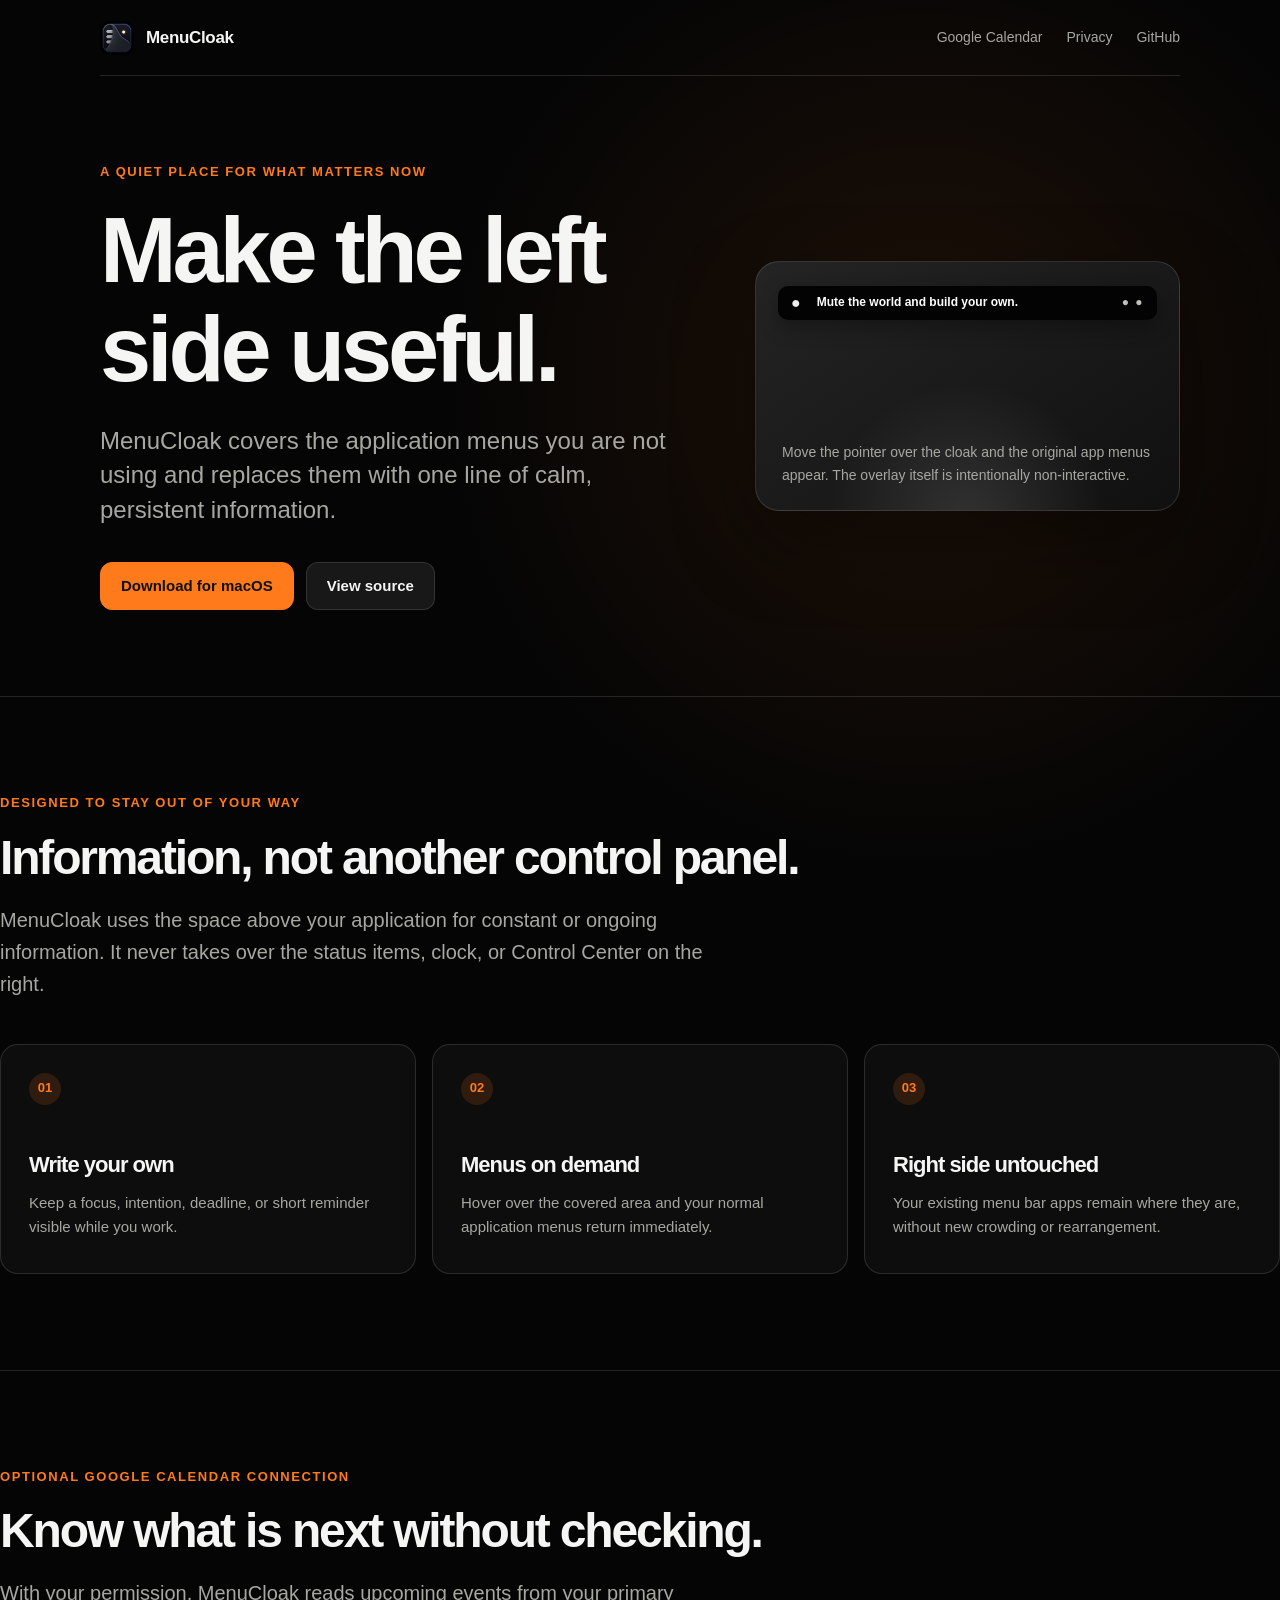
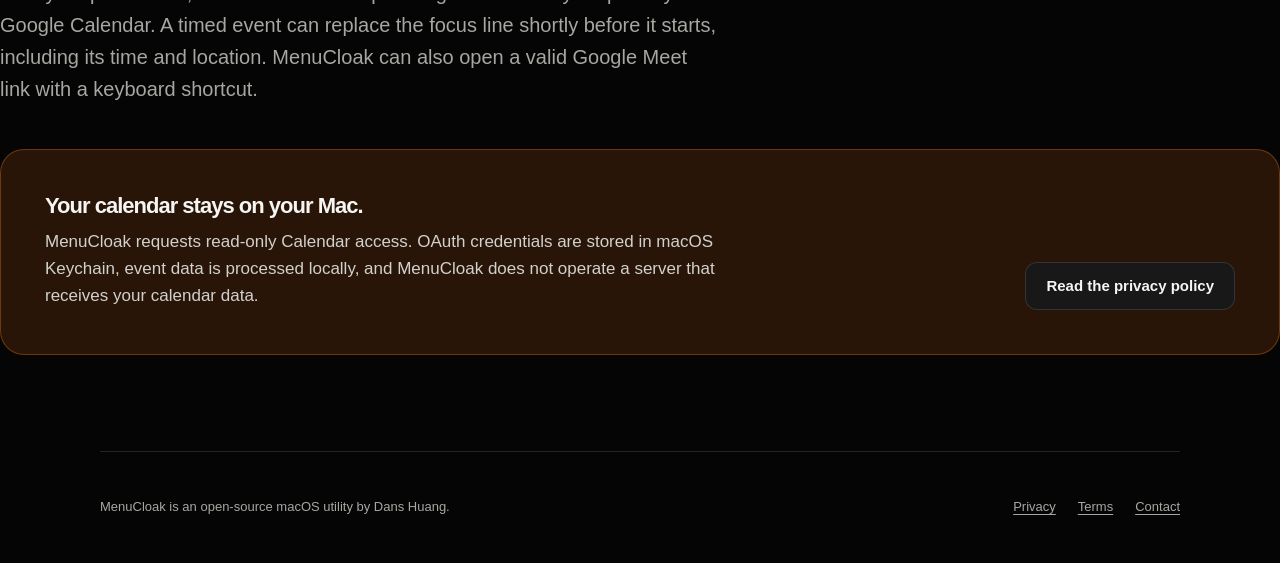
==== docs/index.html @ dffbab2d "docs: add Google verification website" ====
<!doctype html>
<html lang="en">
<head>
  <meta charset="utf-8">
  <meta name="viewport" content="width=device-width, initial-scale=1">
  <meta name="description" content="MenuCloak turns the left side of the macOS menu bar into a calm, persistent focus surface.">
  <title>MenuCloak — A calmer macOS menu bar</title>
  <link rel="icon" href="icon.png">
  <link rel="stylesheet" href="styles.css">
</head>
<body>
  <header class="site-header">
    <a class="brand" href="./" aria-label="MenuCloak home">
      <img src="icon.png" alt="">
      <span>MenuCloak</span>
    </a>
    <nav class="nav" aria-label="Main navigation">
      <a href="#calendar">Google Calendar</a>
      <a href="privacy.html">Privacy</a>
      <a href="https://github.com/dans-huang/MenuCloak">GitHub</a>
    </nav>
  </header>

  <main>
    <section class="hero">
      <div>
        <p class="eyebrow">A quiet place for what matters now</p>
        <h1>Make the left side useful.</h1>
        <p class="lede">MenuCloak covers the application menus you are not using and replaces them with one line of calm, persistent information.</p>
        <div class="actions">
          <a class="button primary" href="https://github.com/dans-huang/MenuCloak/releases">Download for macOS</a>
          <a class="button" href="https://github.com/dans-huang/MenuCloak">View source</a>
        </div>
      </div>
      <div class="menu-demo" role="img" aria-label="A Mac menu bar displaying a focus message on the left">
        <div class="menu-bar">
          <span class="apple">●</span>
          <span class="focus-line">Mute the world and build your own.</span>
          <span class="status-dots">● ●</span>
        </div>
        <p class="demo-note">Move the pointer over the cloak and the original app menus appear. The overlay itself is intentionally non-interactive.</p>
      </div>
    </section>

    <section class="section">
      <p class="eyebrow">Designed to stay out of your way</p>
      <h2>Information, not another control panel.</h2>
      <p class="section-intro">MenuCloak uses the space above your application for constant or ongoing information. It never takes over the status items, clock, or Control Center on the right.</p>
      <div class="grid">
        <article class="card">
          <span class="card-number">01</span>
          <h3>Write your own</h3>
          <p>Keep a focus, intention, deadline, or short reminder visible while you work.</p>
        </article>
        <article class="card">
          <span class="card-number">02</span>
          <h3>Menus on demand</h3>
          <p>Hover over the covered area and your normal application menus return immediately.</p>
        </article>
        <article class="card">
          <span class="card-number">03</span>
          <h3>Right side untouched</h3>
          <p>Your existing menu bar apps remain where they are, without new crowding or rearrangement.</p>
        </article>
      </div>
    </section>

    <section class="section" id="calendar">
      <p class="eyebrow">Optional Google Calendar connection</p>
      <h2>Know what is next without checking.</h2>
      <p class="section-intro">With your permission, MenuCloak reads upcoming events from your primary Google Calendar. A timed event can replace the focus line shortly before it starts, including its time and location. MenuCloak can also open a valid Google Meet link with a keyboard shortcut.</p>
      <div class="privacy-callout">
        <div>
          <h3>Your calendar stays on your Mac.</h3>
          <p>MenuCloak requests read-only Calendar access. OAuth credentials are stored in macOS Keychain, event data is processed locally, and MenuCloak does not operate a server that receives your calendar data.</p>
        </div>
        <a class="button" href="privacy.html">Read the privacy policy</a>
      </div>
    </section>
  </main>

  <footer class="site-footer">
    <span>MenuCloak is an open-source macOS utility by Dans Huang.</span>
    <div class="footer-links">
      <a href="privacy.html">Privacy</a>
      <a href="terms.html">Terms</a>
      <a href="mailto:dd09153@gmail.com">Contact</a>
    </div>
  </footer>
</body>
</html>
---- docs/styles.css ----
:root {
  color-scheme: dark;
  --background: #050505;
  --surface: #111111;
  --surface-raised: #181818;
  --text: #f5f5f3;
  --muted: #a7a7a2;
  --line: rgba(255, 255, 255, 0.12);
  --orange: #ff7a1a;
  --orange-soft: rgba(255, 122, 26, 0.14);
  --max-width: 1080px;
}

* {
  box-sizing: border-box;
}

html {
  background: var(--background);
  scroll-behavior: smooth;
}

body {
  margin: 0;
  min-height: 100vh;
  color: var(--text);
  background:
    radial-gradient(circle at 72% 18%, rgba(255, 122, 26, 0.10), transparent 30rem),
    var(--background);
  font-family: -apple-system, BlinkMacSystemFont, "SF Pro Display", "Helvetica Neue", sans-serif;
  font-size: 17px;
  line-height: 1.6;
  -webkit-font-smoothing: antialiased;
}

a {
  color: inherit;
  text-underline-offset: 0.2em;
}

a:hover {
  color: var(--orange);
}

.site-header,
.site-footer,
.page,
.hero {
  width: min(calc(100% - 40px), var(--max-width));
  margin-inline: auto;
}

.site-header {
  display: flex;
  align-items: center;
  justify-content: space-between;
  min-height: 76px;
  border-bottom: 1px solid var(--line);
}

.brand {
  display: inline-flex;
  align-items: center;
  gap: 12px;
  font-weight: 700;
  letter-spacing: -0.02em;
  text-decoration: none;
}

.brand:hover {
  color: var(--text);
}

.brand img {
  width: 34px;
  height: 34px;
  border-radius: 9px;
}

.nav {
  display: flex;
  gap: 24px;
  color: var(--muted);
  font-size: 14px;
}

.nav a {
  text-decoration: none;
}

.hero {
  display: grid;
  grid-template-columns: minmax(0, 1.15fr) minmax(300px, 0.85fr);
  gap: 80px;
  align-items: center;
  min-height: 620px;
  padding-block: 80px;
}

.eyebrow {
  margin: 0 0 18px;
  color: var(--orange);
  font-size: 13px;
  font-weight: 700;
  letter-spacing: 0.12em;
  text-transform: uppercase;
}

h1,
h2,
h3 {
  margin-top: 0;
  line-height: 1.08;
  letter-spacing: -0.045em;
}

h1 {
  max-width: 720px;
  margin-bottom: 24px;
  font-size: clamp(52px, 7.6vw, 92px);
}

h2 {
  margin-bottom: 20px;
  font-size: clamp(32px, 4vw, 48px);
}

h3 {
  margin-bottom: 10px;
  font-size: 22px;
}

.lede {
  max-width: 650px;
  margin: 0;
  color: var(--muted);
  font-size: clamp(19px, 2.2vw, 24px);
  line-height: 1.45;
}

.actions {
  display: flex;
  flex-wrap: wrap;
  gap: 12px;
  margin-top: 34px;
}

.button {
  display: inline-flex;
  align-items: center;
  justify-content: center;
  min-height: 48px;
  padding: 0 20px;
  border: 1px solid var(--line);
  border-radius: 12px;
  background: var(--surface-raised);
  font-size: 15px;
  font-weight: 650;
  text-decoration: none;
}

.button.primary {
  border-color: var(--orange);
  background: var(--orange);
  color: #111;
}

.button:hover {
  border-color: var(--orange);
}

.button.primary:hover {
  color: #111;
  filter: brightness(1.08);
}

.menu-demo {
  position: relative;
  overflow: hidden;
  min-height: 250px;
  border: 1px solid var(--line);
  border-radius: 24px;
  background: linear-gradient(145deg, #242424, #101010);
  box-shadow: 0 30px 80px rgba(0, 0, 0, 0.36);
}

.menu-demo::before {
  content: "";
  position: absolute;
  inset: 0;
  background: radial-gradient(circle at 50% 105%, rgba(255, 255, 255, 0.12), transparent 42%);
}

.menu-bar {
  position: absolute;
  top: 24px;
  left: 22px;
  right: 22px;
  display: flex;
  align-items: center;
  gap: 16px;
  height: 34px;
  padding-inline: 13px;
  border-radius: 10px;
  background: #030303;
  color: #eee;
  font-size: 12px;
  box-shadow: 0 8px 20px rgba(0, 0, 0, 0.28);
}

.apple {
  font-size: 16px;
}

.focus-line {
  overflow: hidden;
  flex: 1;
  color: #fff;
  font-weight: 600;
  white-space: nowrap;
  text-overflow: ellipsis;
}

.status-dots {
  color: #bfbfbb;
  letter-spacing: 0.12em;
}

.demo-note {
  position: absolute;
  right: 26px;
  bottom: 24px;
  left: 26px;
  margin: 0;
  color: var(--muted);
  font-size: 14px;
}

.section {
  padding-block: 96px;
  border-top: 1px solid var(--line);
}

.section-intro {
  max-width: 720px;
  margin-bottom: 44px;
  color: var(--muted);
  font-size: 20px;
}

.grid {
  display: grid;
  grid-template-columns: repeat(3, minmax(0, 1fr));
  gap: 16px;
}

.card {
  min-height: 230px;
  padding: 28px;
  border: 1px solid var(--line);
  border-radius: 18px;
  background: rgba(17, 17, 17, 0.72);
}

.card-number {
  display: inline-flex;
  align-items: center;
  justify-content: center;
  width: 32px;
  height: 32px;
  margin-bottom: 48px;
  border-radius: 50%;
  background: var(--orange-soft);
  color: var(--orange);
  font-size: 13px;
  font-weight: 800;
}

.card p {
  margin-bottom: 0;
  color: var(--muted);
  font-size: 15px;
}

.privacy-callout {
  display: grid;
  grid-template-columns: minmax(0, 1fr) auto;
  gap: 48px;
  align-items: end;
  padding: 44px;
  border: 1px solid rgba(255, 122, 26, 0.34);
  border-radius: 24px;
  background: var(--orange-soft);
}

.privacy-callout p {
  max-width: 720px;
  margin: 0;
  color: #d1d1cd;
}

.page {
  max-width: 780px;
  padding-block: 88px 120px;
}

.page h1 {
  margin-bottom: 16px;
  font-size: clamp(46px, 8vw, 72px);
}

.page .updated {
  margin: 0 0 60px;
  color: var(--muted);
  font-size: 14px;
}

.page h2 {
  margin-top: 54px;
  font-size: 28px;
  letter-spacing: -0.025em;
}

.page p,
.page li {
  color: #c5c5c0;
}

.page li + li {
  margin-top: 10px;
}

.site-footer {
  display: flex;
  align-items: center;
  justify-content: space-between;
  gap: 24px;
  min-height: 112px;
  border-top: 1px solid var(--line);
  color: var(--muted);
  font-size: 13px;
}

.footer-links {
  display: flex;
  gap: 22px;
}

@media (max-width: 760px) {
  .nav a:not(:last-child) {
    display: none;
  }

  .hero {
    grid-template-columns: 1fr;
    gap: 46px;
    min-height: auto;
    padding-block: 72px;
  }

  .grid {
    grid-template-columns: 1fr;
  }

  .card {
    min-height: 200px;
  }

  .privacy-callout {
    grid-template-columns: 1fr;
    align-items: start;
    padding: 30px;
  }

  .site-footer {
    align-items: flex-start;
    flex-direction: column;
    justify-content: center;
  }
}
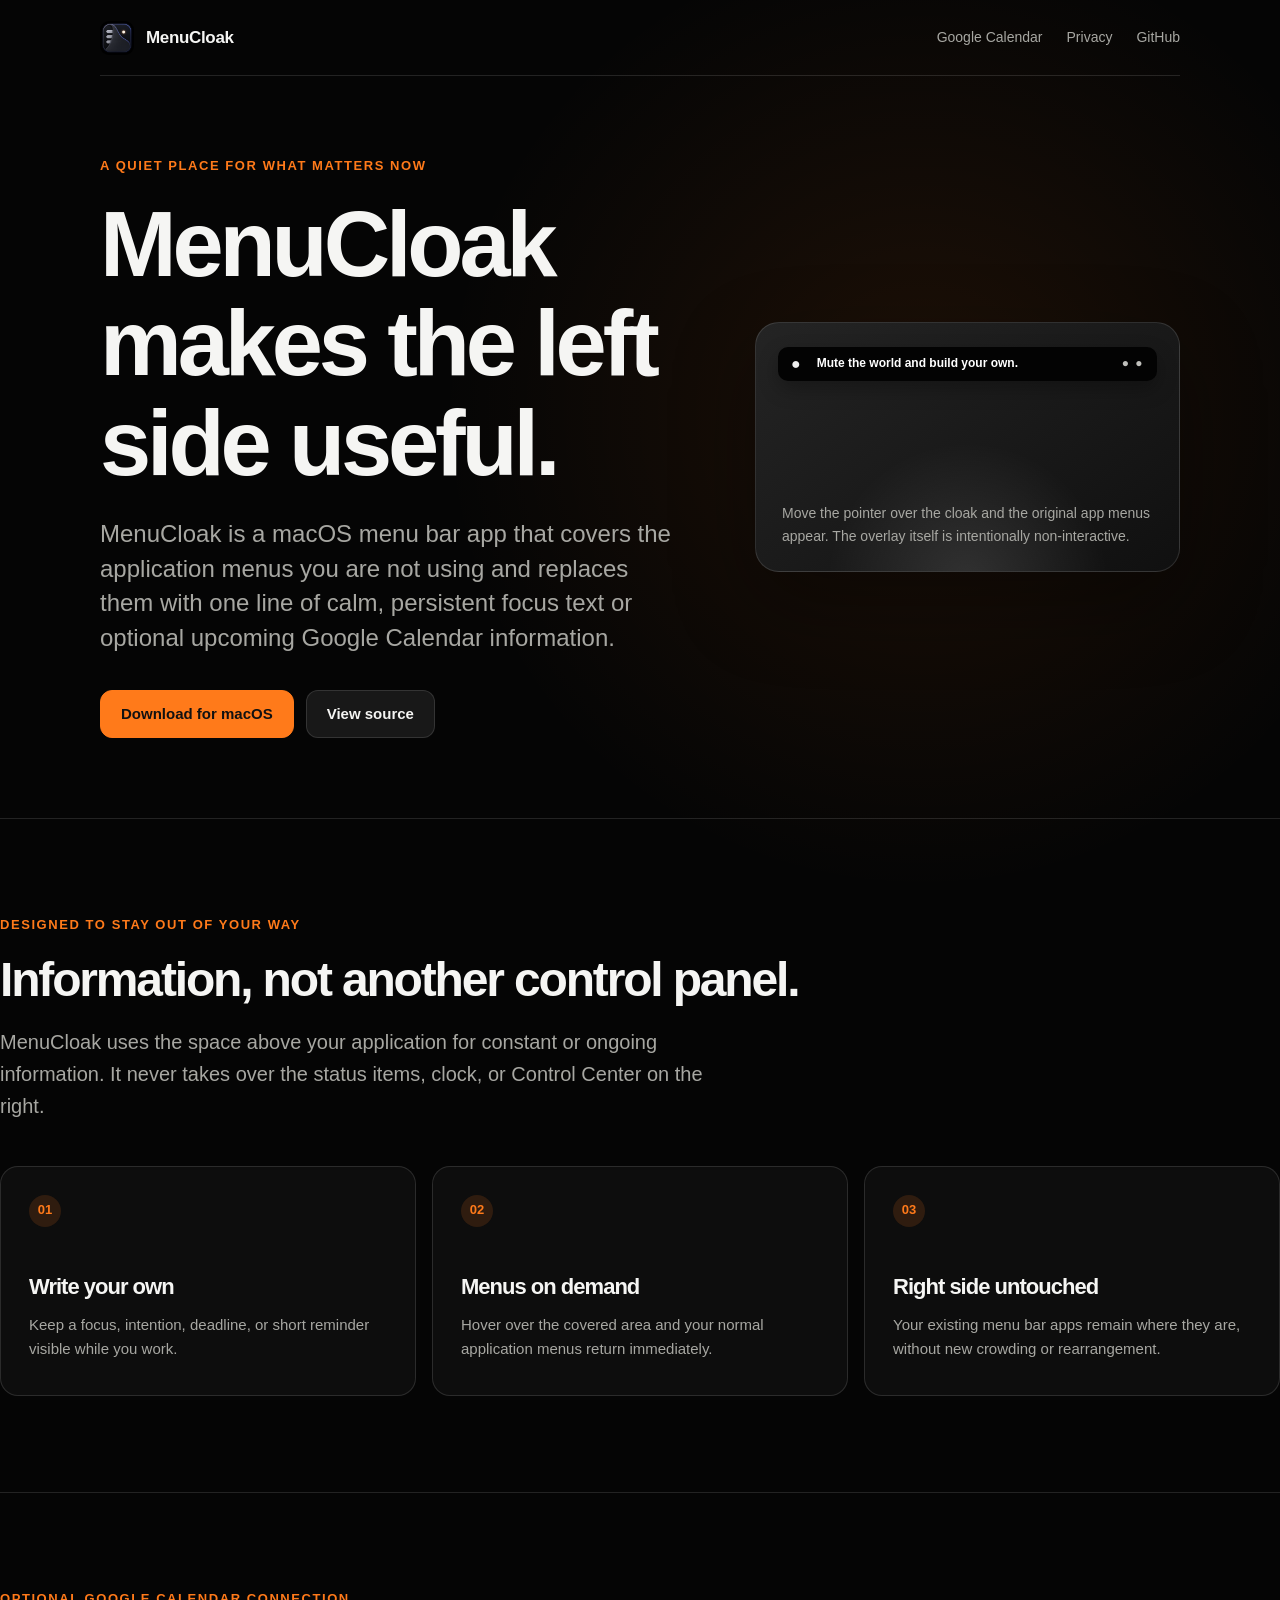
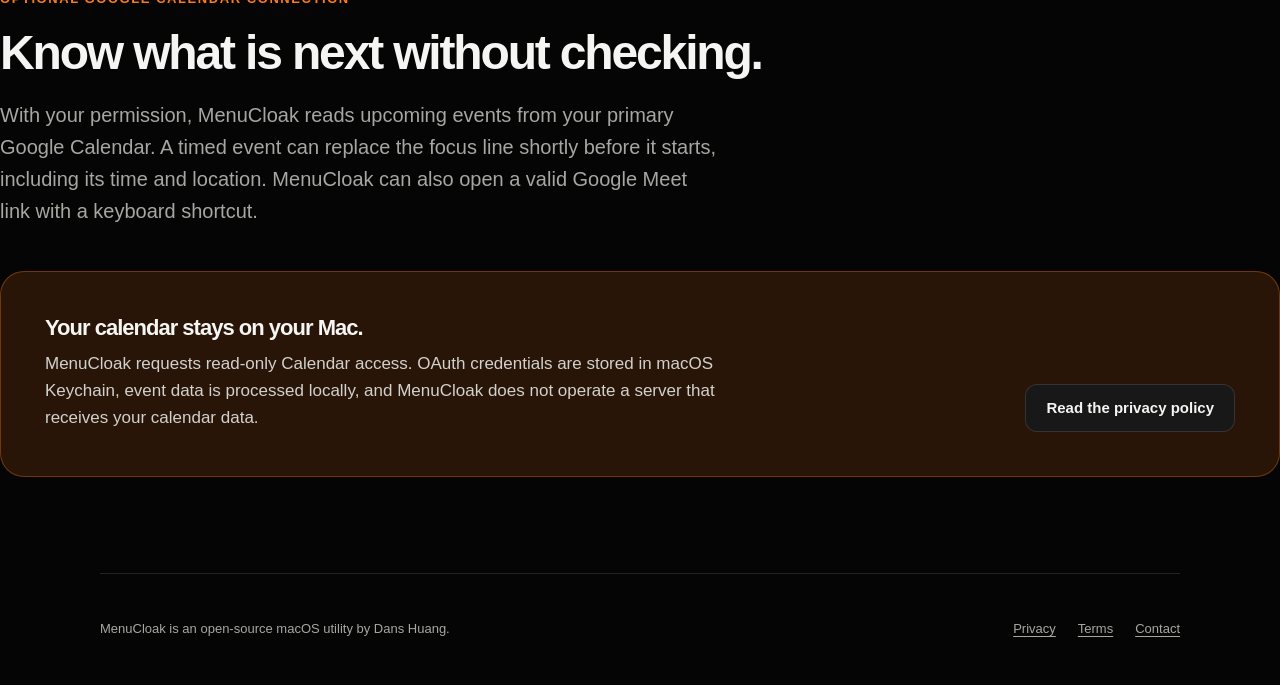
==== commit 32cdf717: "docs: clarify MenuCloak for OAuth verification" ====
--- a/docs/index.html
+++ b/docs/index.html
@@ -4,6 +4,10 @@
   <meta charset="utf-8">
   <meta name="viewport" content="width=device-width, initial-scale=1">
   <meta name="description" content="MenuCloak turns the left side of the macOS menu bar into a calm, persistent focus surface.">
+  <meta name="google-site-verification" content="WpJiEQB282ABG0nXekLM-zgNX3vUwvLm8Vt6StsOs3A">
+  <meta property="og:site_name" content="MenuCloak">
+  <meta property="og:title" content="MenuCloak — A calmer macOS menu bar">
+  <meta property="og:description" content="MenuCloak is a macOS menu bar app that replaces unused application-menu space with persistent focus text and optional upcoming Google Calendar information.">
   <title>MenuCloak — A calmer macOS menu bar</title>
   <link rel="icon" href="icon.png">
   <link rel="stylesheet" href="styles.css">
@@ -25,8 +29,8 @@
     <section class="hero">
       <div>
         <p class="eyebrow">A quiet place for what matters now</p>
-        <h1>Make the left side useful.</h1>
-        <p class="lede">MenuCloak covers the application menus you are not using and replaces them with one line of calm, persistent information.</p>
+        <h1>MenuCloak makes the left side useful.</h1>
+        <p class="lede">MenuCloak is a macOS menu bar app that covers the application menus you are not using and replaces them with one line of calm, persistent focus text or optional upcoming Google Calendar information.</p>
         <div class="actions">
           <a class="button primary" href="https://github.com/dans-huang/MenuCloak/releases">Download for macOS</a>
           <a class="button" href="https://github.com/dans-huang/MenuCloak">View source</a>
